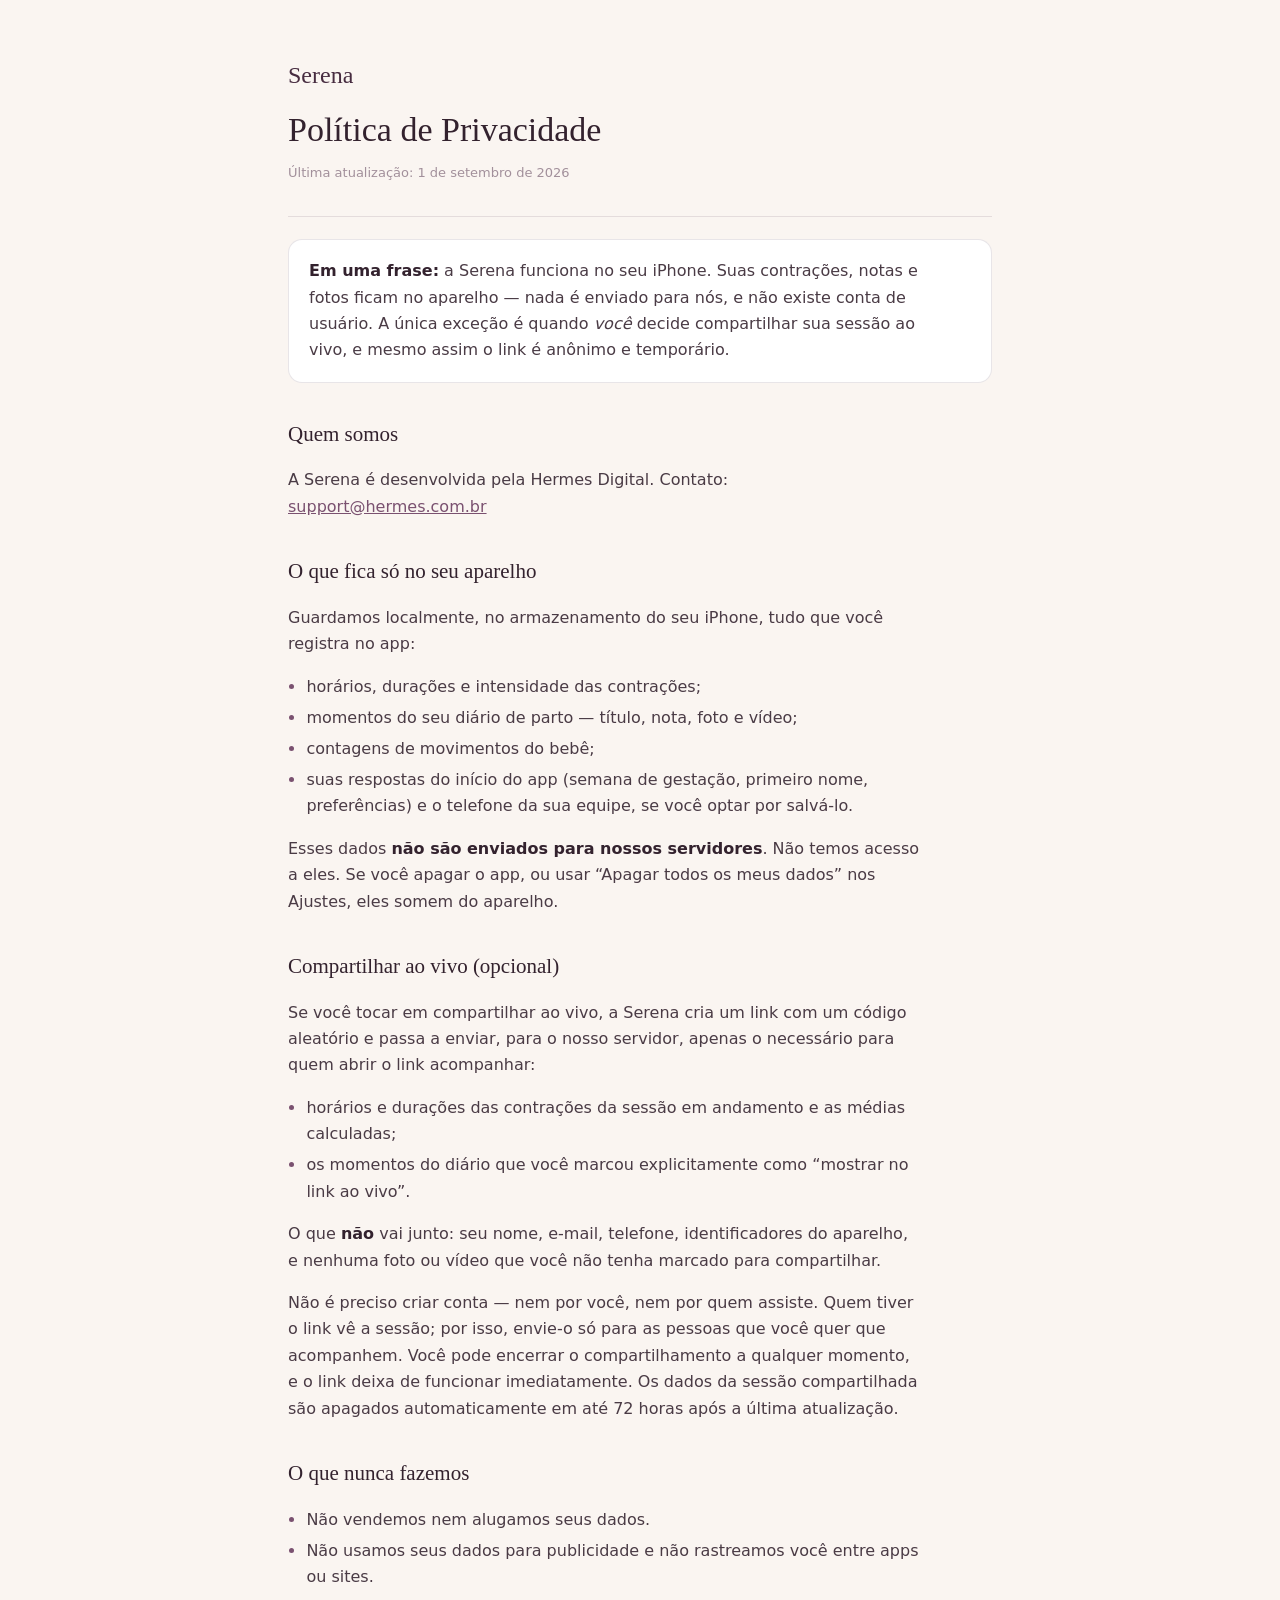
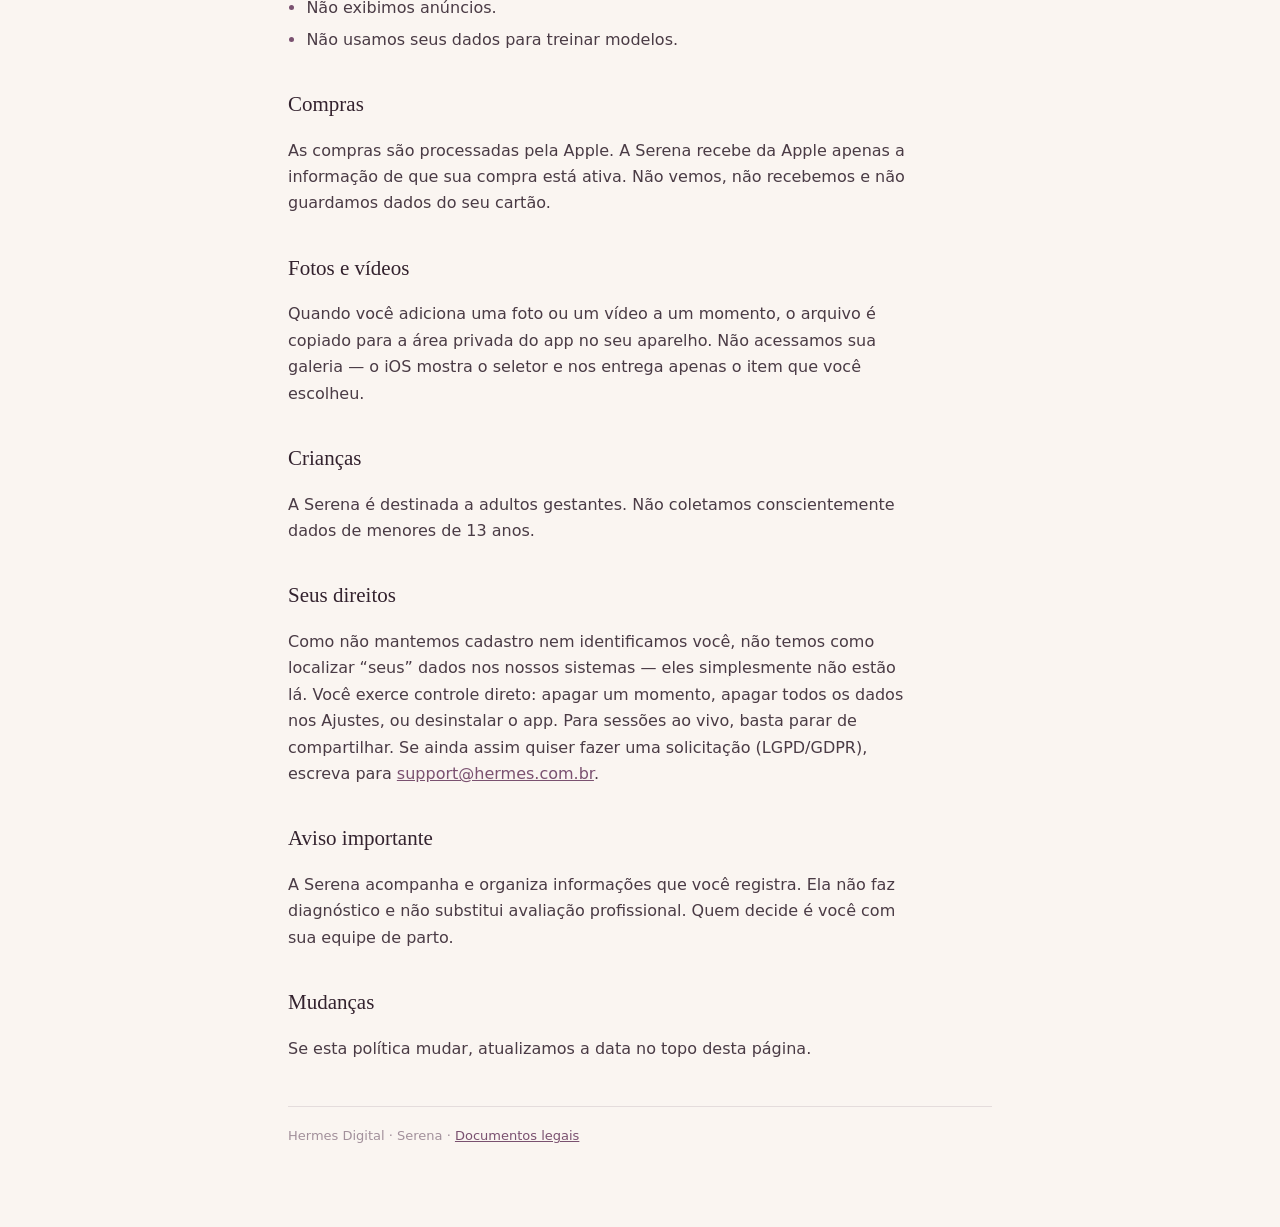
==== privacy.html @ 85e29c7a "Termos de Uso e Política de Privacidade da Serena" ====
<!doctype html><html lang="pt-BR"><head><meta charset="utf-8">
<meta name="viewport" content="width=device-width,initial-scale=1">
<title>Serena — Política de Privacidade</title><link rel="stylesheet" href="_shared.css"></head><body><div class="wrap">
<header><div class="brand">Serena</div>
<h1>Política de Privacidade</h1>
<p class="updated">Última atualização: 1 de setembro de 2026</p></header>

<div class="card">
<p style="margin:0"><strong>Em uma frase:</strong> a Serena funciona no seu iPhone. Suas contrações, notas e fotos ficam no aparelho — nada é enviado para nós, e não existe conta de usuário. A única exceção é quando <em>você</em> decide compartilhar sua sessão ao vivo, e mesmo assim o link é anônimo e temporário.</p>
</div>

<h2>Quem somos</h2>
<p>A Serena é desenvolvida pela Hermes Digital. Contato: <a href="mailto:support@hermes.com.br">support@hermes.com.br</a></p>

<h2>O que fica só no seu aparelho</h2>
<p>Guardamos localmente, no armazenamento do seu iPhone, tudo que você registra no app:</p>
<ul>
<li>horários, durações e intensidade das contrações;</li>
<li>momentos do seu diário de parto — título, nota, foto e vídeo;</li>
<li>contagens de movimentos do bebê;</li>
<li>suas respostas do início do app (semana de gestação, primeiro nome, preferências) e o telefone da sua equipe, se você optar por salvá-lo.</li>
</ul>
<p>Esses dados <strong>não são enviados para nossos servidores</strong>. Não temos acesso a eles. Se você apagar o app, ou usar “Apagar todos os meus dados” nos Ajustes, eles somem do aparelho.</p>

<h2>Compartilhar ao vivo (opcional)</h2>
<p>Se você tocar em compartilhar ao vivo, a Serena cria um link com um código aleatório e passa a enviar, para o nosso servidor, apenas o necessário para quem abrir o link acompanhar:</p>
<ul>
<li>horários e durações das contrações da sessão em andamento e as médias calculadas;</li>
<li>os momentos do diário que você marcou explicitamente como “mostrar no link ao vivo”.</li>
</ul>
<p>O que <strong>não</strong> vai junto: seu nome, e-mail, telefone, identificadores do aparelho, e nenhuma foto ou vídeo que você não tenha marcado para compartilhar.</p>
<p>Não é preciso criar conta — nem por você, nem por quem assiste. Quem tiver o link vê a sessão; por isso, envie-o só para as pessoas que você quer que acompanhem. Você pode encerrar o compartilhamento a qualquer momento, e o link deixa de funcionar imediatamente. Os dados da sessão compartilhada são apagados automaticamente em até 72 horas após a última atualização.</p>

<h2>O que nunca fazemos</h2>
<ul>
<li>Não vendemos nem alugamos seus dados.</li>
<li>Não usamos seus dados para publicidade e não rastreamos você entre apps ou sites.</li>
<li>Não exibimos anúncios.</li>
<li>Não usamos seus dados para treinar modelos.</li>
</ul>

<h2>Compras</h2>
<p>As compras são processadas pela Apple. A Serena recebe da Apple apenas a informação de que sua compra está ativa. Não vemos, não recebemos e não guardamos dados do seu cartão.</p>

<h2>Fotos e vídeos</h2>
<p>Quando você adiciona uma foto ou um vídeo a um momento, o arquivo é copiado para a área privada do app no seu aparelho. Não acessamos sua galeria — o iOS mostra o seletor e nos entrega apenas o item que você escolheu.</p>

<h2>Crianças</h2>
<p>A Serena é destinada a adultos gestantes. Não coletamos conscientemente dados de menores de 13 anos.</p>

<h2>Seus direitos</h2>
<p>Como não mantemos cadastro nem identificamos você, não temos como localizar “seus” dados nos nossos sistemas — eles simplesmente não estão lá. Você exerce controle direto: apagar um momento, apagar todos os dados nos Ajustes, ou desinstalar o app. Para sessões ao vivo, basta parar de compartilhar. Se ainda assim quiser fazer uma solicitação (LGPD/GDPR), escreva para <a href="mailto:support@hermes.com.br">support@hermes.com.br</a>.</p>

<h2>Aviso importante</h2>
<p>A Serena acompanha e organiza informações que você registra. Ela não faz diagnóstico e não substitui avaliação profissional. Quem decide é você com sua equipe de parto.</p>

<h2>Mudanças</h2>
<p>Se esta política mudar, atualizamos a data no topo desta página.</p>

<footer>Hermes Digital · Serena · <a href="index.html">Documentos legais</a></footer>
</div></body></html>
---- _shared.css ----
:root{--ground:#FAF5F1;--surface:#fff;--ink:#33222E;--plum:#472C40;--muted:#8A7583;--faint:#A2909B;--hairline:rgba(71,44,64,.12);--accent:#7A5170}
*{box-sizing:border-box}
body{margin:0;background:var(--ground);color:var(--ink);font:16px/1.65 -apple-system,BlinkMacSystemFont,"Segoe UI",system-ui,sans-serif;padding:0 20px 80px}
.wrap{max-width:44rem;margin:0 auto}
header{padding:56px 0 20px;border-bottom:1px solid var(--hairline)}
.brand{font-family:ui-serif,"New York",Georgia,serif;font-size:24px;color:var(--plum)}
h1{font-family:ui-serif,"New York",Georgia,serif;font-size:34px;font-weight:500;line-height:1.15;margin:14px 0 6px}
.updated{font-size:13px;color:var(--faint)}
h2{font-family:ui-serif,"New York",Georgia,serif;font-size:21px;font-weight:500;margin:34px 0 8px}
p,li{color:#4a3b45;max-width:62ch}
ul{padding-left:1.15rem}
li{margin:.3rem 0}
li::marker{color:var(--accent)}
a{color:var(--accent)}
strong{color:var(--ink)}
.card{background:var(--surface);border:1px solid var(--hairline);border-radius:14px;padding:18px 20px;margin:22px 0}
footer{margin-top:44px;padding-top:18px;border-top:1px solid var(--hairline);font-size:13px;color:var(--faint)}
@media (prefers-color-scheme:dark){
 :root{--ground:#171219;--surface:#1F1924;--ink:#EDE5EF;--plum:#E5A0C0;--muted:#A99DAE;--faint:#7E7385;--hairline:rgba(237,229,239,.14);--accent:#E5A0C0}
 p,li{color:#c9bfcc}
}
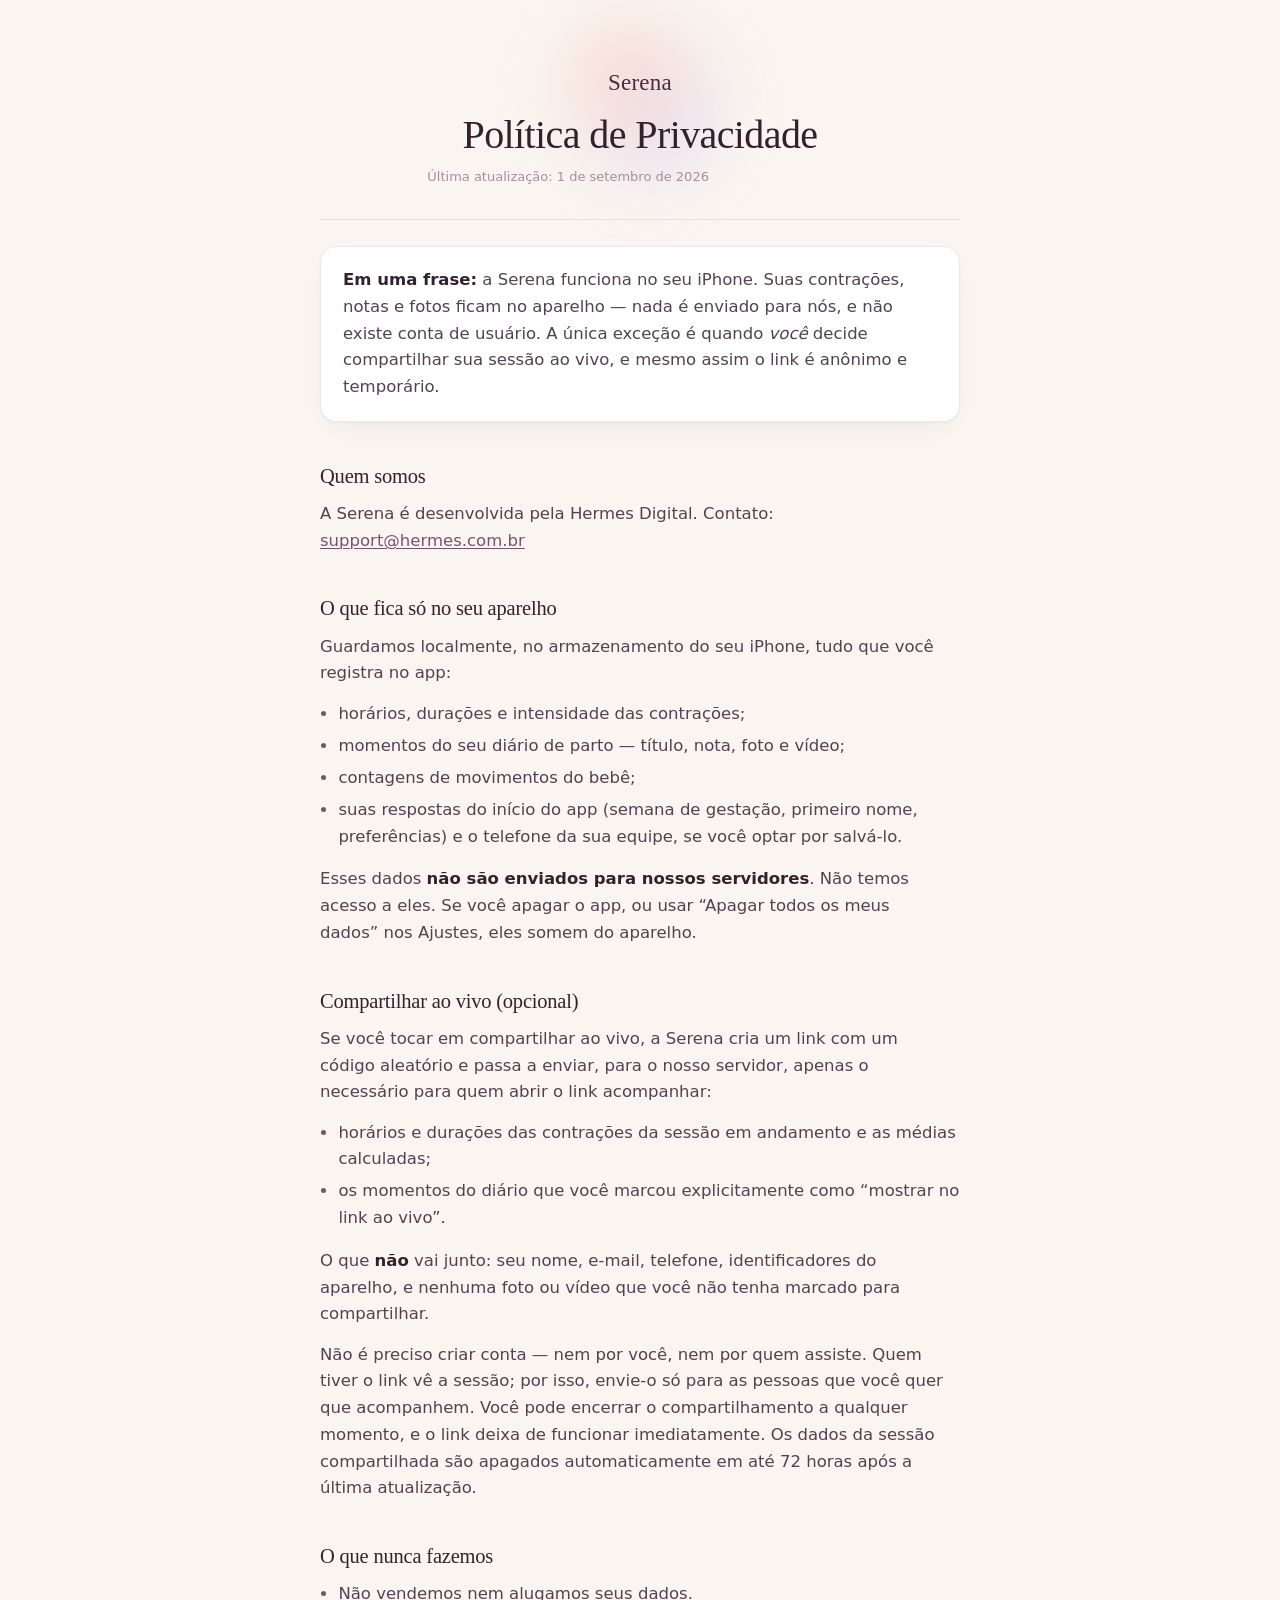
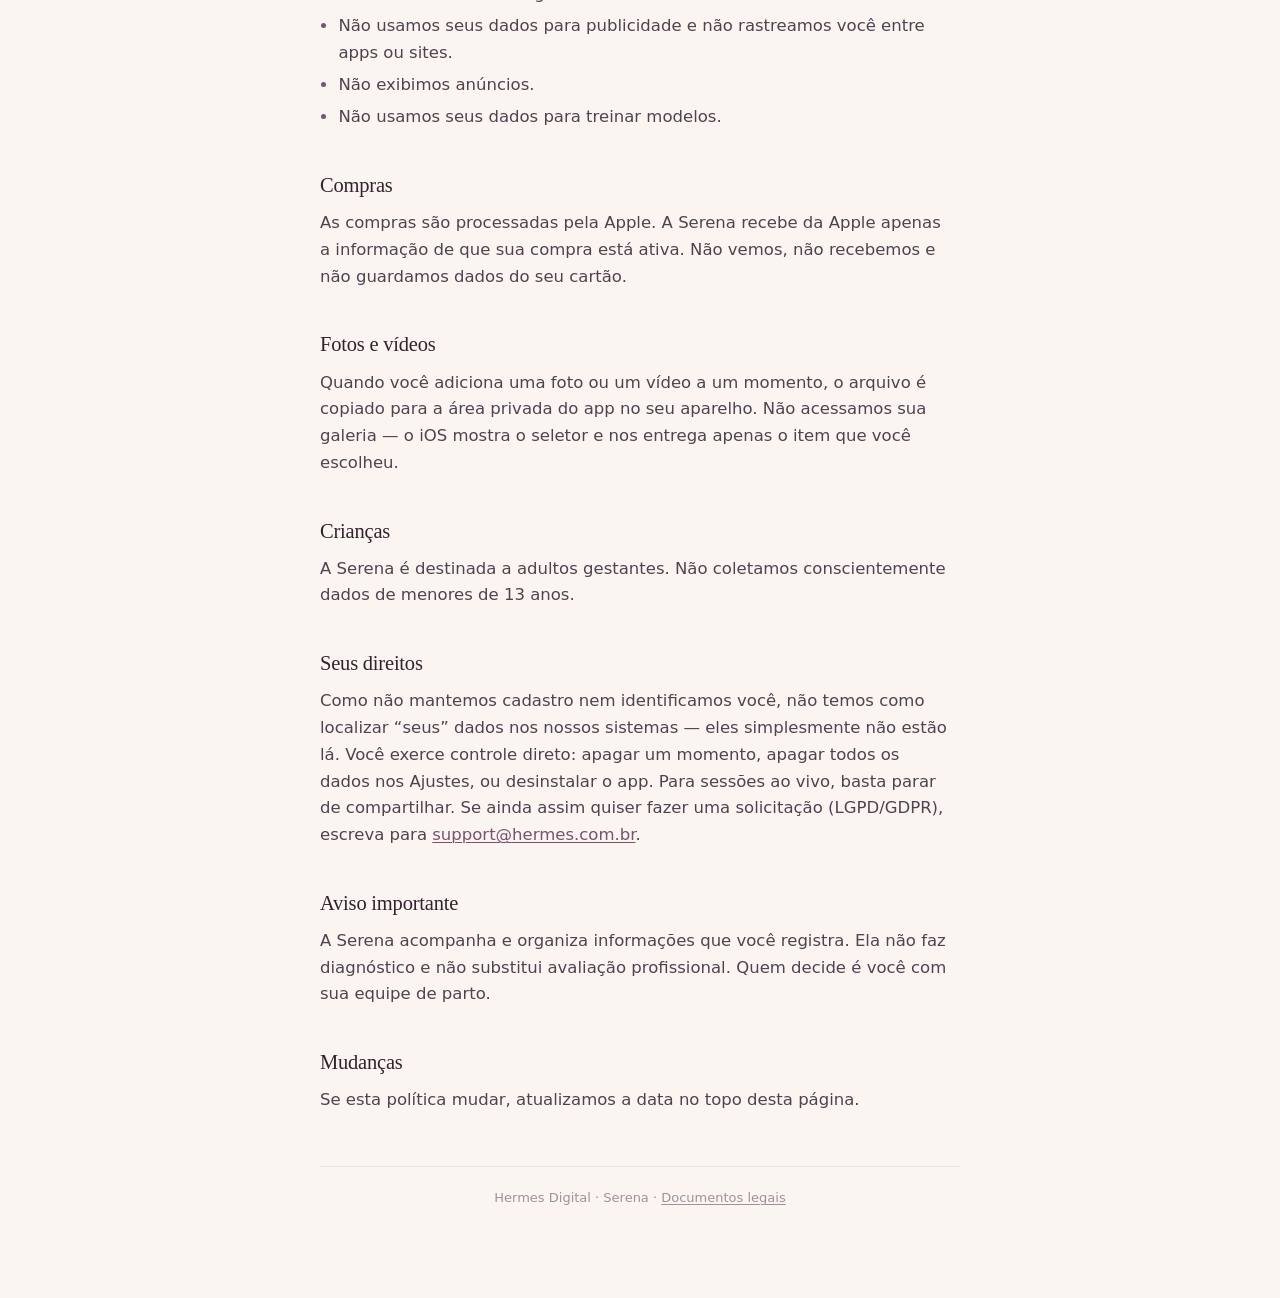
==== commit 450d2939: "Estilo embutido na identidade do app (o CSS com underscore era ignorado pelo Jekyll)" ====
--- a/privacy.html
+++ b/privacy.html
@@ -1,10 +1,109 @@
-<!doctype html><html lang="pt-BR"><head><meta charset="utf-8">
+<!doctype html>
+<html lang="pt-BR">
+<head>
+<meta charset="utf-8">
 <meta name="viewport" content="width=device-width,initial-scale=1">
-<title>Serena — Política de Privacidade</title><link rel="stylesheet" href="_shared.css"></head><body><div class="wrap">
-<header><div class="brand">Serena</div>
+<meta name="color-scheme" content="light">
+<style>
+:root{
+  --ground:#FAF5F1; --surface:#FFFFFF; --sunken:#F6EFEA;
+  --ink:#33222E; --plum:#472C40; --accent:#7A5170;
+  --muted:#8A7583; --faint:#A2909B; --hairline:rgba(71,44,64,.10);
+  --serif:ui-serif,"New York","Iowan Old Style",Georgia,serif;
+  --sans:-apple-system,BlinkMacSystemFont,"Segoe UI",system-ui,sans-serif;
+}
+*{box-sizing:border-box}
+html{-webkit-text-size-adjust:100%}
+body{
+  margin:0;background:var(--ground);color:var(--ink);
+  font-family:var(--sans);font-size:16.5px;line-height:1.62;
+  padding:0 22px 90px;-webkit-font-smoothing:antialiased;
+}
+.wrap{max-width:40rem;margin:0 auto}
+
+/* cabeçalho com o brilho do orbe */
+header{position:relative;padding:64px 0 26px;text-align:center}
+header::before{
+  content:"";position:absolute;left:50%;top:8px;transform:translateX(-50%);
+  width:190px;height:190px;border-radius:50%;pointer-events:none;
+  background:
+    radial-gradient(circle at 38% 32%, rgba(250,178,150,.30), rgba(250,178,150,0) 62%),
+    radial-gradient(circle at 62% 60%, rgba(192,168,240,.26), rgba(192,168,240,0) 62%);
+  filter:blur(26px);
+}
+.brand{
+  position:relative;font-family:var(--serif);font-size:23px;letter-spacing:.01em;
+  color:var(--plum);
+}
+h1{
+  position:relative;font-family:var(--serif);font-size:clamp(31px,8vw,40px);
+  font-weight:500;line-height:1.12;letter-spacing:-.015em;margin:12px 0 8px;
+  text-wrap:balance;
+}
+.updated{position:relative;font-size:13px;color:var(--faint);margin:0}
+.rule{height:1px;background:var(--hairline);margin:6px 0 4px}
+
+h2{
+  font-family:var(--serif);font-size:20.5px;font-weight:500;letter-spacing:-.01em;
+  margin:38px 0 8px;color:var(--ink);
+}
+p,li{color:#514250;max-width:60ch;margin:0 0 .85rem}
+ul{padding-left:1.15rem;margin:.2rem 0 1rem}
+li{margin:.34rem 0}
+li::marker{color:var(--accent)}
+strong{color:var(--ink);font-weight:640}
+a{color:var(--accent);text-underline-offset:2px;text-decoration-thickness:1px}
+a:focus-visible{outline:2px solid var(--accent);outline-offset:3px;border-radius:3px}
+
+/* cartão de destaque — o mesmo do app */
+.card{
+  background:var(--surface);border:1px solid var(--hairline);border-radius:16px;
+  padding:20px 22px;margin:26px 0 6px;
+  box-shadow:0 1px 2px rgba(71,44,64,.03),0 10px 30px -18px rgba(71,44,64,.16);
+}
+.card p{margin:0}
+.card.quiet{background:var(--sunken);box-shadow:none}
+
+.docs{list-style:none;padding:0;margin:8px 0 0}
+.docs li{
+  margin:0;border-top:1px solid var(--hairline);
+}
+.docs li:first-child{border-top:0}
+.docs a{
+  display:flex;align-items:center;justify-content:space-between;gap:12px;
+  padding:15px 2px;text-decoration:none;font-family:var(--serif);font-size:17.5px;
+  color:var(--ink);
+}
+.docs a span{font-family:var(--sans);font-size:13px;color:var(--faint)}
+.docs a:hover{color:var(--accent)}
+
+footer{
+  margin-top:52px;padding-top:20px;border-top:1px solid var(--hairline);
+  font-size:13px;color:var(--faint);text-align:center;
+}
+footer a{color:var(--faint)}
+
+@media (prefers-color-scheme:dark){
+ :root{
+   --ground:#171219; --surface:#1F1924; --sunken:#241D2A;
+   --ink:#EDE5EF; --plum:#E5A0C0; --accent:#E5A0C0;
+   --muted:#A99DAE; --faint:#8B8091; --hairline:rgba(237,229,239,.13);
+ }
+ body{color:var(--ink)}
+ p,li{color:#C6BCCA}
+ .card{box-shadow:none}
+}
+</style>
+<title>Serena — Política de Privacidade</title>
+</head>
+<body>
+<div class="wrap">
+<header>
+<div class="brand">Serena</div>
 <h1>Política de Privacidade</h1>
-<p class="updated">Última atualização: 1 de setembro de 2026</p></header>
-
+<p class="updated">Última atualização: 1 de setembro de 2026</p>
+</header>
+<div class="rule"></div>
 <div class="card">
 <p style="margin:0"><strong>Em uma frase:</strong> a Serena funciona no seu iPhone. Suas contrações, notas e fotos ficam no aparelho — nada é enviado para nós, e não existe conta de usuário. A única exceção é quando <em>você</em> decide compartilhar sua sessão ao vivo, e mesmo assim o link é anônimo e temporário.</p>
 </div>
@@ -57,5 +156,8 @@
 <h2>Mudanças</h2>
 <p>Se esta política mudar, atualizamos a data no topo desta página.</p>
 
+
 <footer>Hermes Digital · Serena · <a href="index.html">Documentos legais</a></footer>
-</div></body></html>
+</div>
+</body>
+</html>
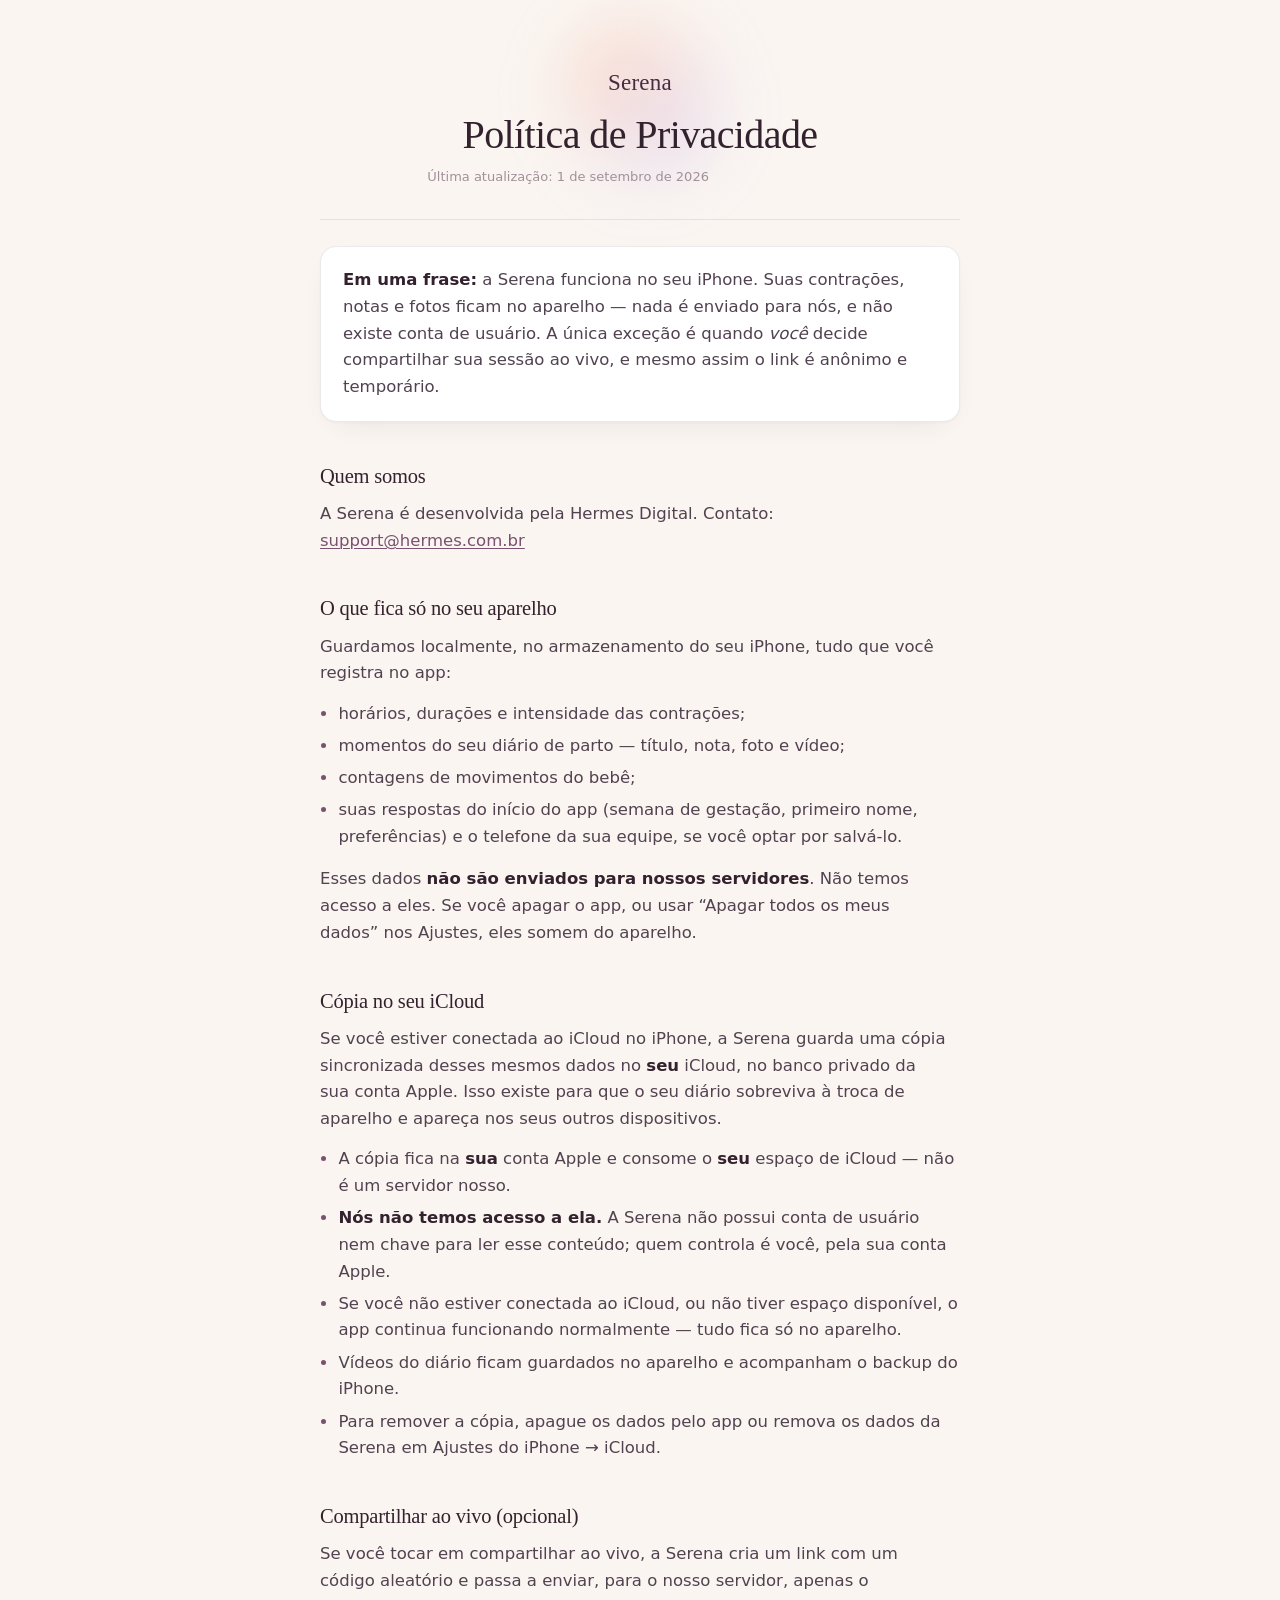
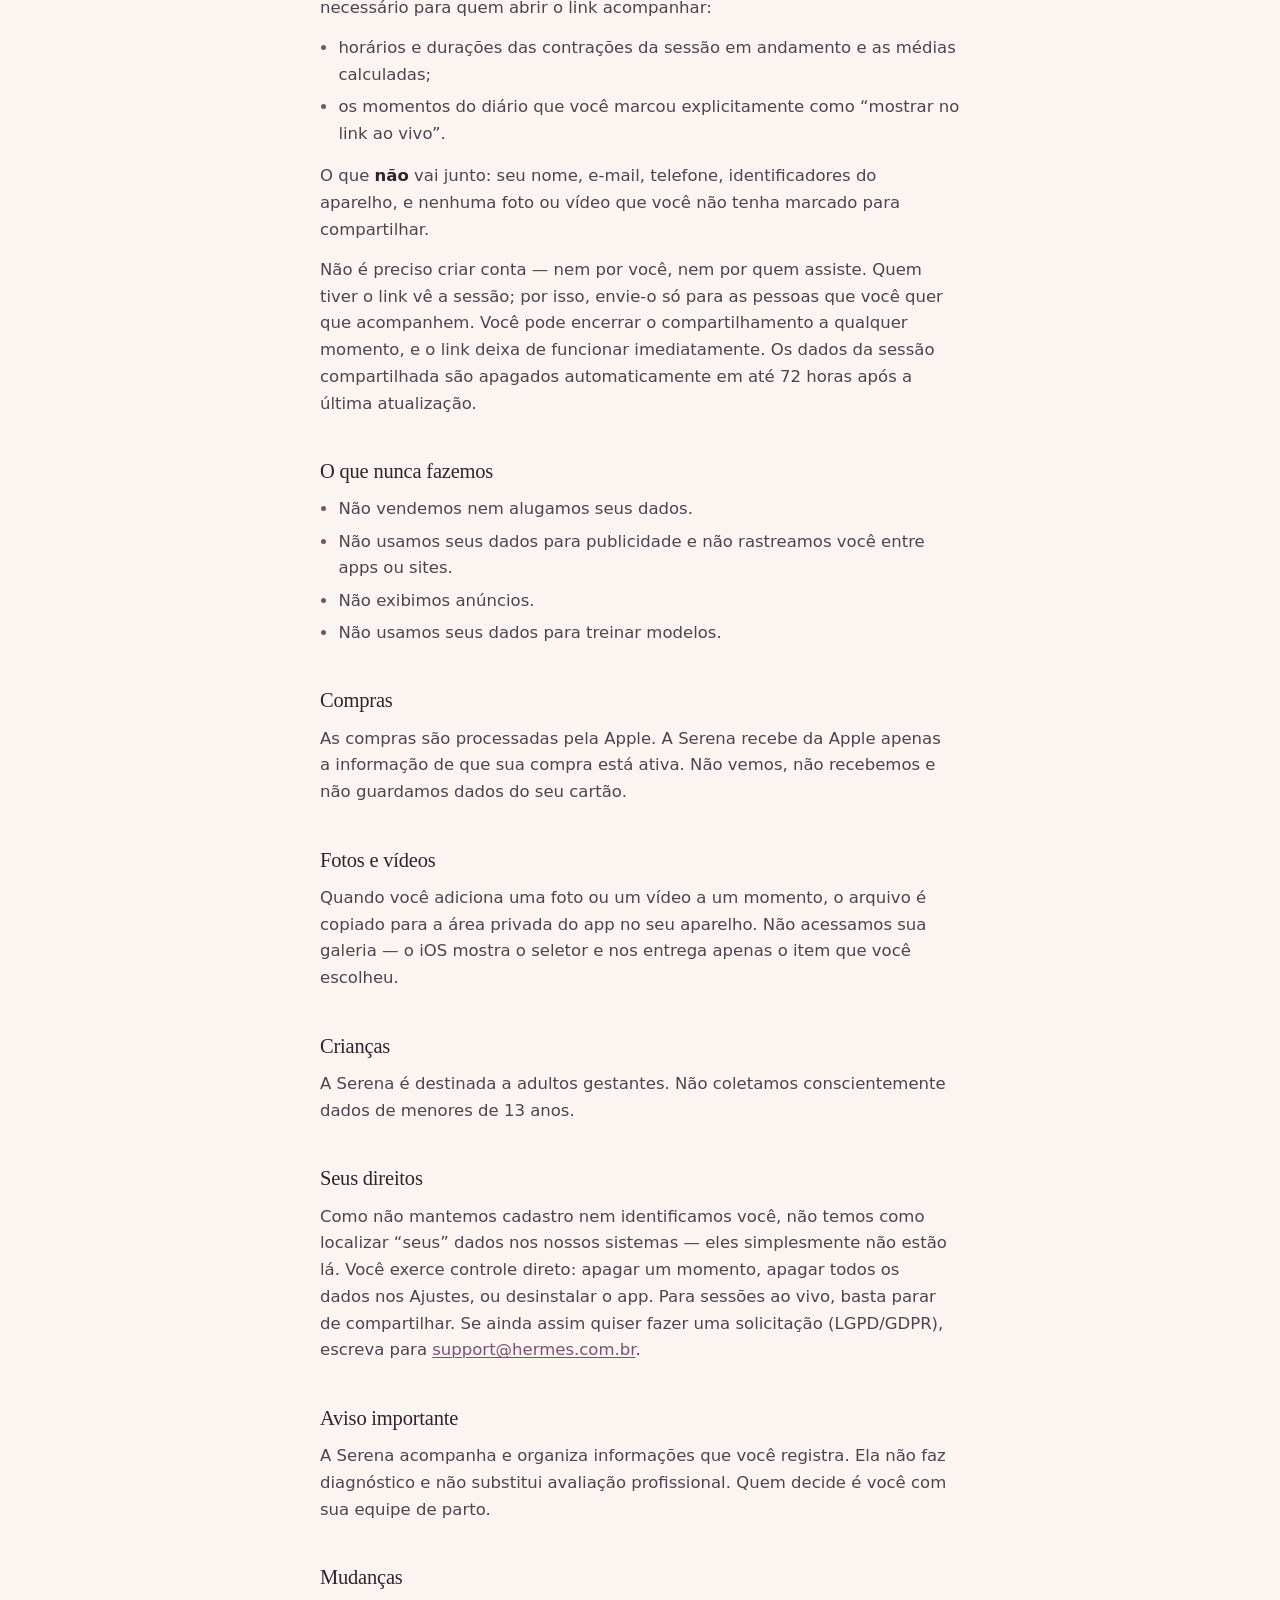
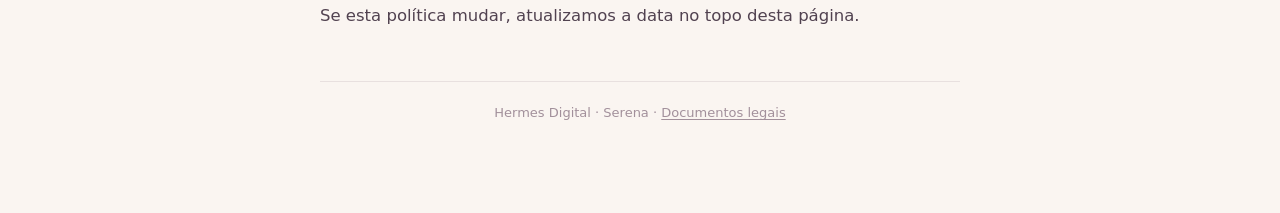
==== commit 2da82c1b: "Privacidade: cópia sincronizada no iCloud privado da usuária" ====
--- a/privacy.html
+++ b/privacy.html
@@ -121,6 +121,16 @@
 </ul>
 <p>Esses dados <strong>não são enviados para nossos servidores</strong>. Não temos acesso a eles. Se você apagar o app, ou usar “Apagar todos os meus dados” nos Ajustes, eles somem do aparelho.</p>
 
+<h2>Cópia no seu iCloud</h2>
+<p>Se você estiver conectada ao iCloud no iPhone, a Serena guarda uma cópia sincronizada desses mesmos dados no <strong>seu</strong> iCloud, no banco privado da sua conta Apple. Isso existe para que o seu diário sobreviva à troca de aparelho e apareça nos seus outros dispositivos.</p>
+<ul>
+<li>A cópia fica na <strong>sua</strong> conta Apple e consome o <strong>seu</strong> espaço de iCloud — não é um servidor nosso.</li>
+<li><strong>Nós não temos acesso a ela.</strong> A Serena não possui conta de usuário nem chave para ler esse conteúdo; quem controla é você, pela sua conta Apple.</li>
+<li>Se você não estiver conectada ao iCloud, ou não tiver espaço disponível, o app continua funcionando normalmente — tudo fica só no aparelho.</li>
+<li>Vídeos do diário ficam guardados no aparelho e acompanham o backup do iPhone.</li>
+<li>Para remover a cópia, apague os dados pelo app ou remova os dados da Serena em Ajustes do iPhone → iCloud.</li>
+</ul>
+
 <h2>Compartilhar ao vivo (opcional)</h2>
 <p>Se você tocar em compartilhar ao vivo, a Serena cria um link com um código aleatório e passa a enviar, para o nosso servidor, apenas o necessário para quem abrir o link acompanhar:</p>
 <ul>
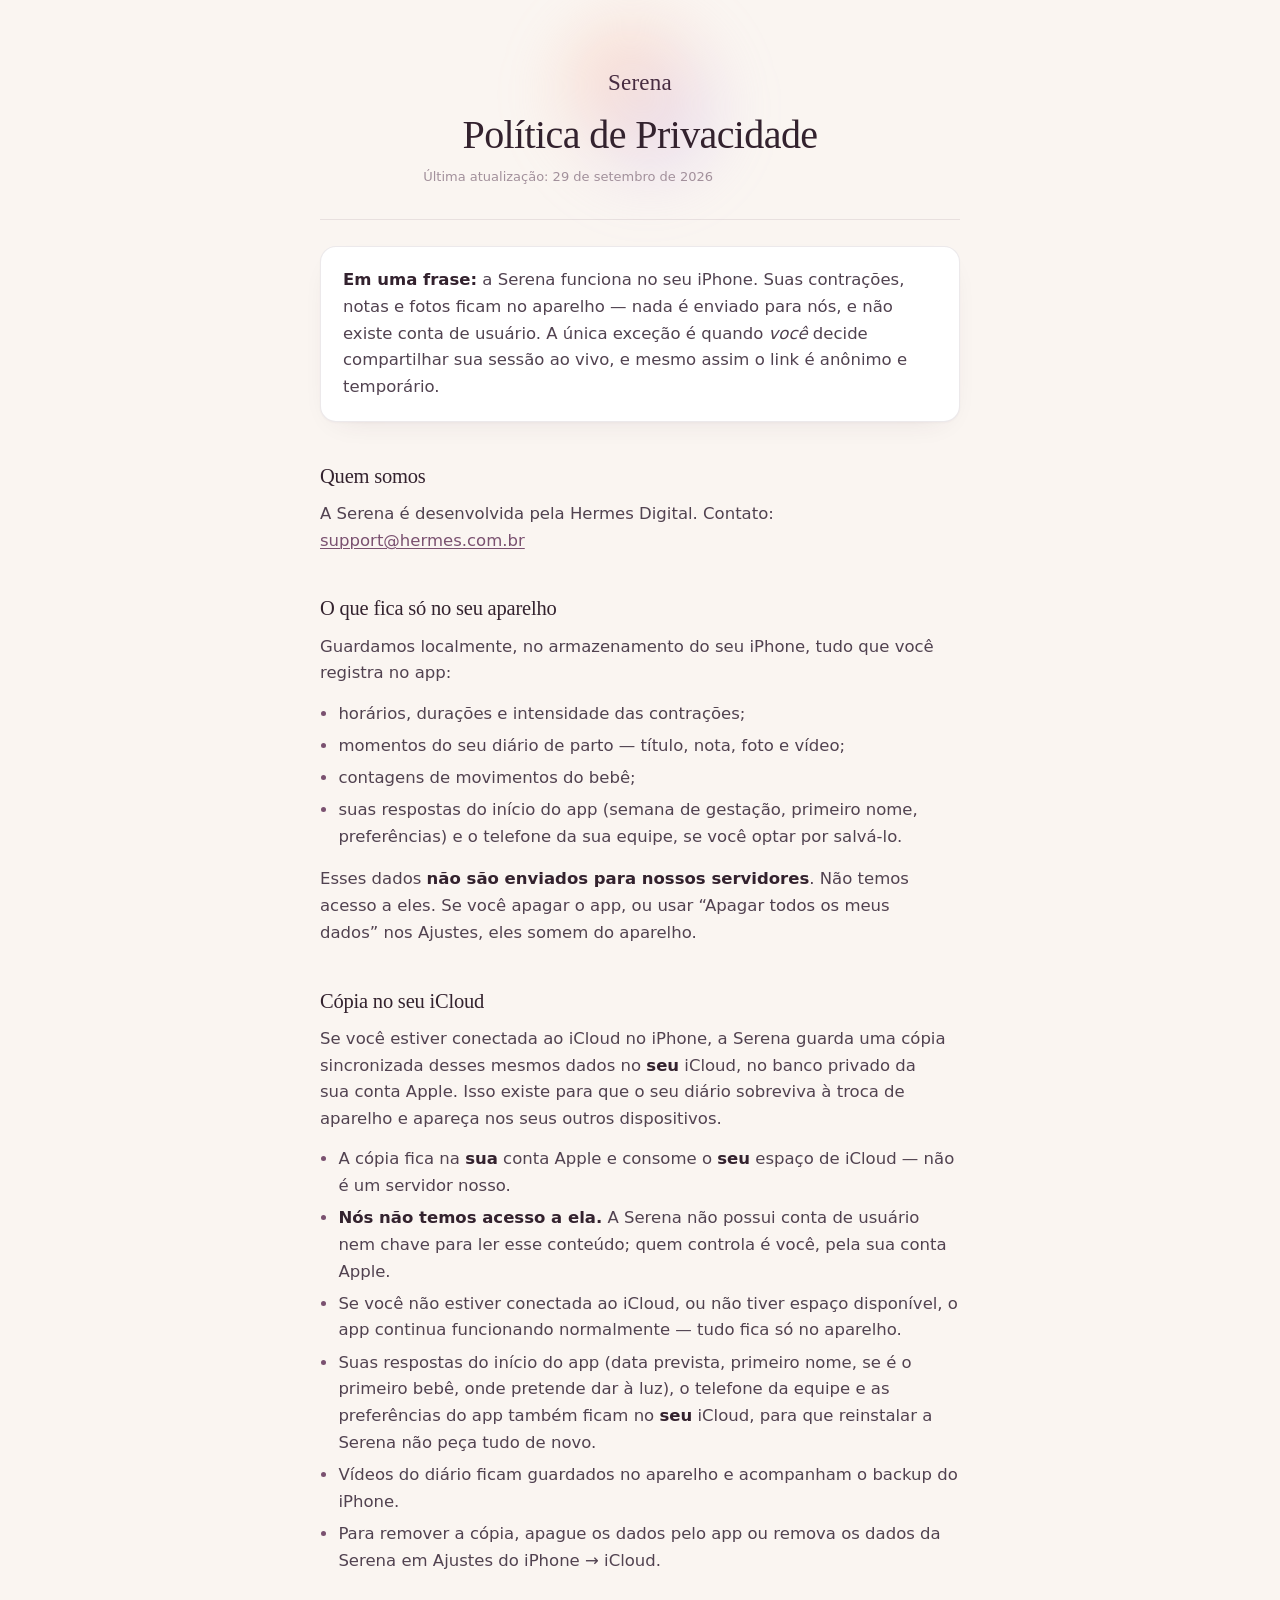
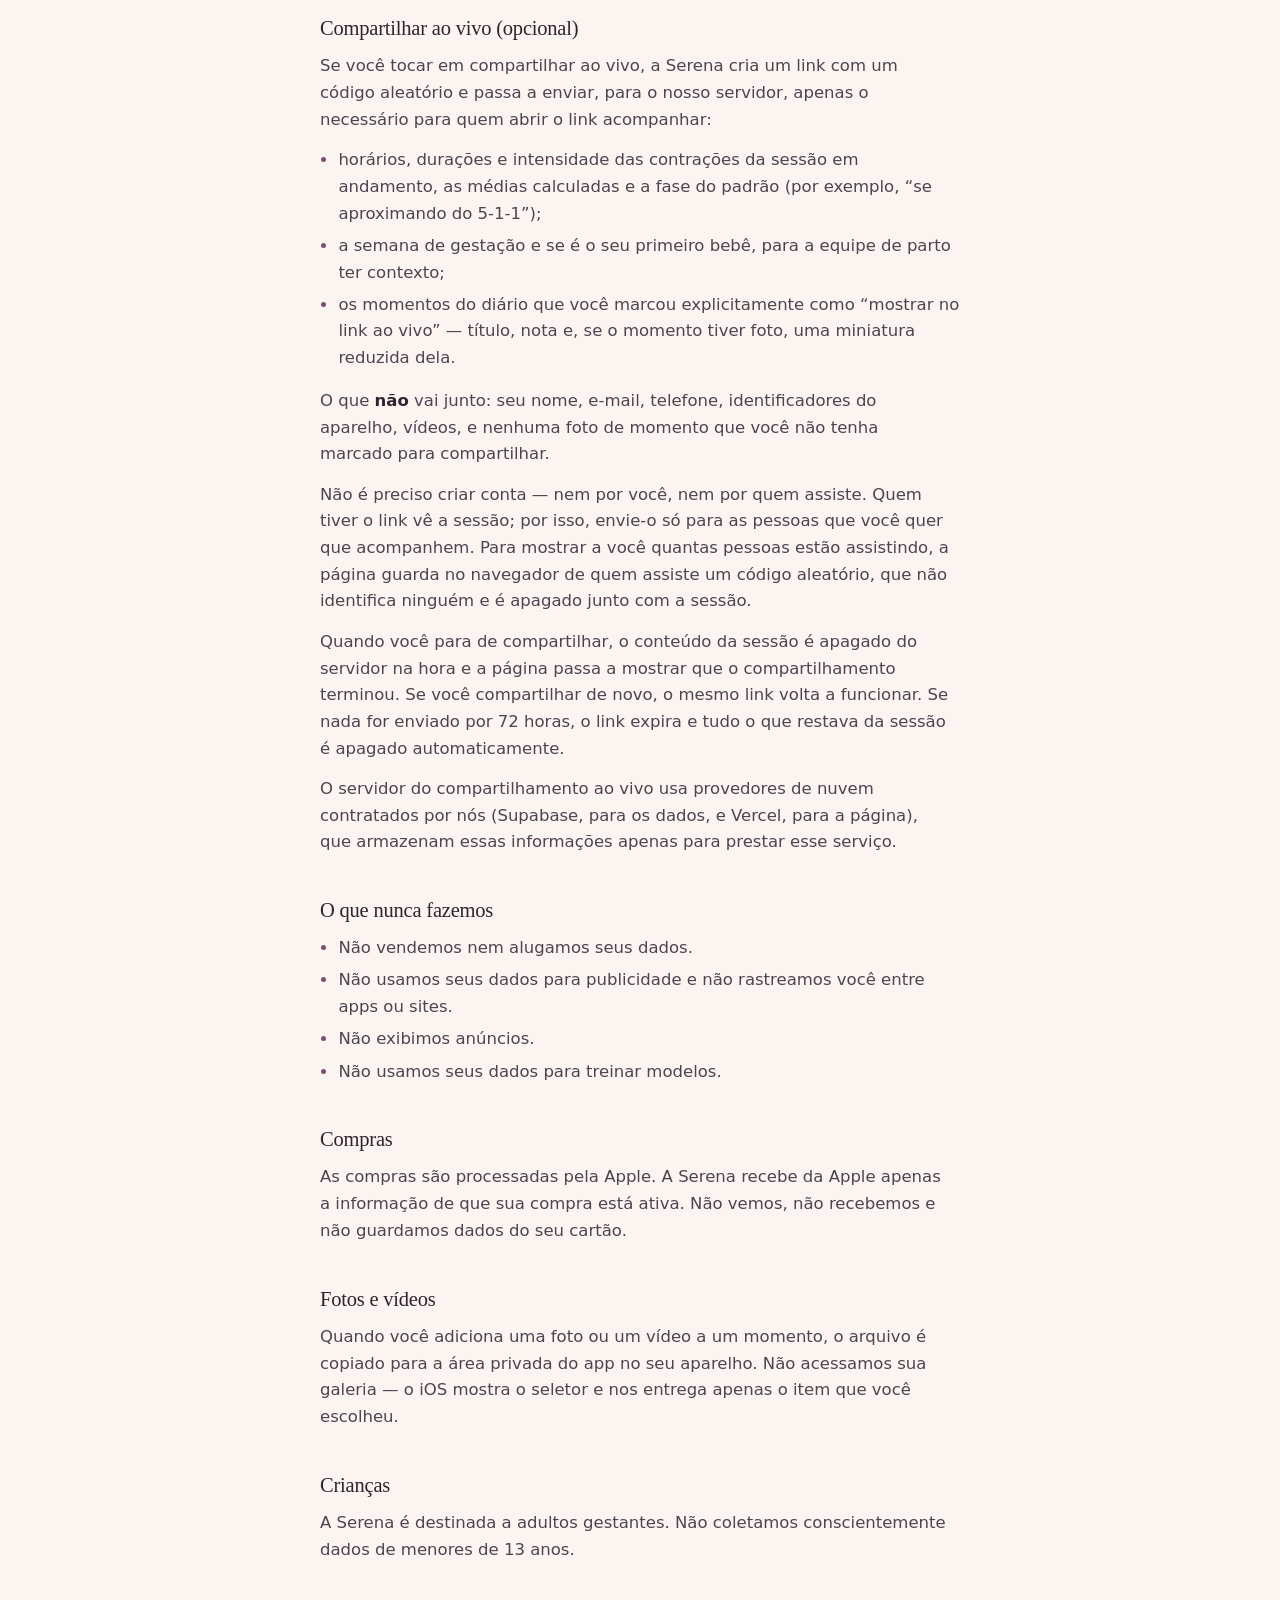
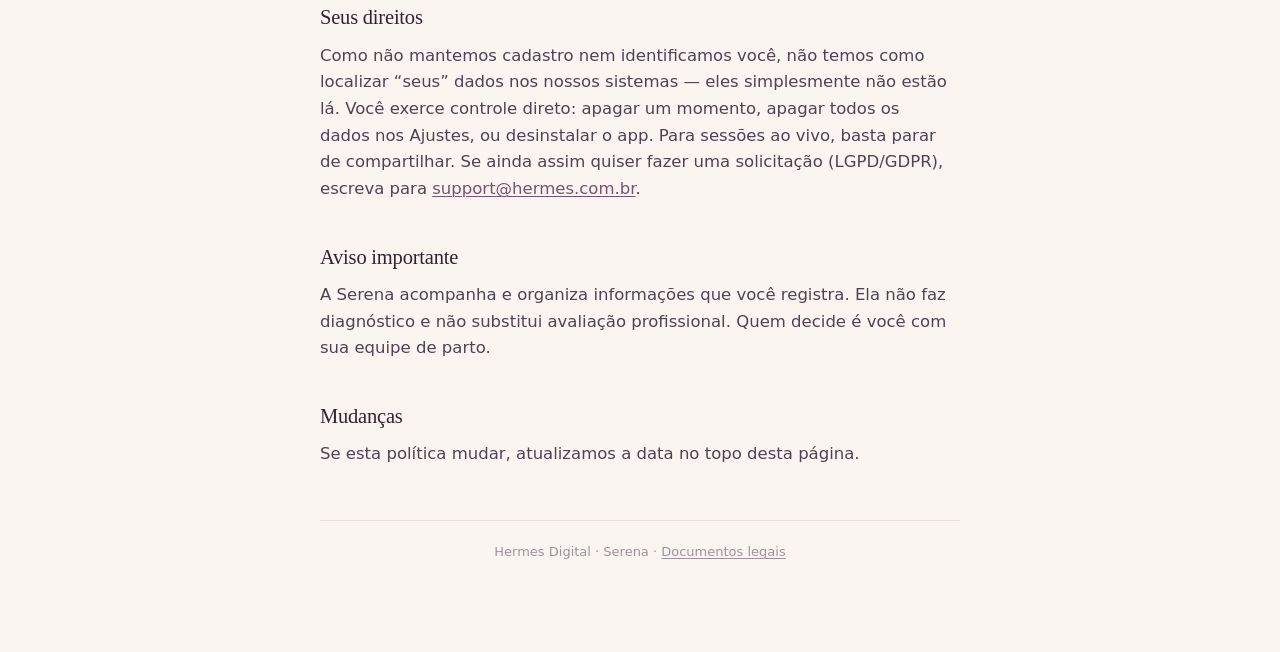
==== commit 7dbd17d7: "Privacidade: detalha o que o link ao vivo envia, quando apaga e onde fica Co-Authored-By: Claude Opu" ====
--- a/privacy.html
+++ b/privacy.html
@@ -101,7 +101,7 @@
 <header>
 <div class="brand">Serena</div>
 <h1>Política de Privacidade</h1>
-<p class="updated">Última atualização: 1 de setembro de 2026</p>
+<p class="updated">Última atualização: 29 de setembro de 2026</p>
 </header>
 <div class="rule"></div>
 <div class="card">
@@ -127,6 +127,7 @@
 <li>A cópia fica na <strong>sua</strong> conta Apple e consome o <strong>seu</strong> espaço de iCloud — não é um servidor nosso.</li>
 <li><strong>Nós não temos acesso a ela.</strong> A Serena não possui conta de usuário nem chave para ler esse conteúdo; quem controla é você, pela sua conta Apple.</li>
 <li>Se você não estiver conectada ao iCloud, ou não tiver espaço disponível, o app continua funcionando normalmente — tudo fica só no aparelho.</li>
+<li>Suas respostas do início do app (data prevista, primeiro nome, se é o primeiro bebê, onde pretende dar à luz), o telefone da equipe e as preferências do app também ficam no <strong>seu</strong> iCloud, para que reinstalar a Serena não peça tudo de novo.</li>
 <li>Vídeos do diário ficam guardados no aparelho e acompanham o backup do iPhone.</li>
 <li>Para remover a cópia, apague os dados pelo app ou remova os dados da Serena em Ajustes do iPhone → iCloud.</li>
 </ul>
@@ -134,11 +135,14 @@
 <h2>Compartilhar ao vivo (opcional)</h2>
 <p>Se você tocar em compartilhar ao vivo, a Serena cria um link com um código aleatório e passa a enviar, para o nosso servidor, apenas o necessário para quem abrir o link acompanhar:</p>
 <ul>
-<li>horários e durações das contrações da sessão em andamento e as médias calculadas;</li>
-<li>os momentos do diário que você marcou explicitamente como “mostrar no link ao vivo”.</li>
+<li>horários, durações e intensidade das contrações da sessão em andamento, as médias calculadas e a fase do padrão (por exemplo, “se aproximando do 5-1-1”);</li>
+<li>a semana de gestação e se é o seu primeiro bebê, para a equipe de parto ter contexto;</li>
+<li>os momentos do diário que você marcou explicitamente como “mostrar no link ao vivo” — título, nota e, se o momento tiver foto, uma miniatura reduzida dela.</li>
 </ul>
-<p>O que <strong>não</strong> vai junto: seu nome, e-mail, telefone, identificadores do aparelho, e nenhuma foto ou vídeo que você não tenha marcado para compartilhar.</p>
-<p>Não é preciso criar conta — nem por você, nem por quem assiste. Quem tiver o link vê a sessão; por isso, envie-o só para as pessoas que você quer que acompanhem. Você pode encerrar o compartilhamento a qualquer momento, e o link deixa de funcionar imediatamente. Os dados da sessão compartilhada são apagados automaticamente em até 72 horas após a última atualização.</p>
+<p>O que <strong>não</strong> vai junto: seu nome, e-mail, telefone, identificadores do aparelho, vídeos, e nenhuma foto de momento que você não tenha marcado para compartilhar.</p>
+<p>Não é preciso criar conta — nem por você, nem por quem assiste. Quem tiver o link vê a sessão; por isso, envie-o só para as pessoas que você quer que acompanhem. Para mostrar a você quantas pessoas estão assistindo, a página guarda no navegador de quem assiste um código aleatório, que não identifica ninguém e é apagado junto com a sessão.</p>
+<p>Quando você para de compartilhar, o conteúdo da sessão é apagado do servidor na hora e a página passa a mostrar que o compartilhamento terminou. Se você compartilhar de novo, o mesmo link volta a funcionar. Se nada for enviado por 72 horas, o link expira e tudo o que restava da sessão é apagado automaticamente.</p>
+<p>O servidor do compartilhamento ao vivo usa provedores de nuvem contratados por nós (Supabase, para os dados, e Vercel, para a página), que armazenam essas informações apenas para prestar esse serviço.</p>
 
 <h2>O que nunca fazemos</h2>
 <ul>
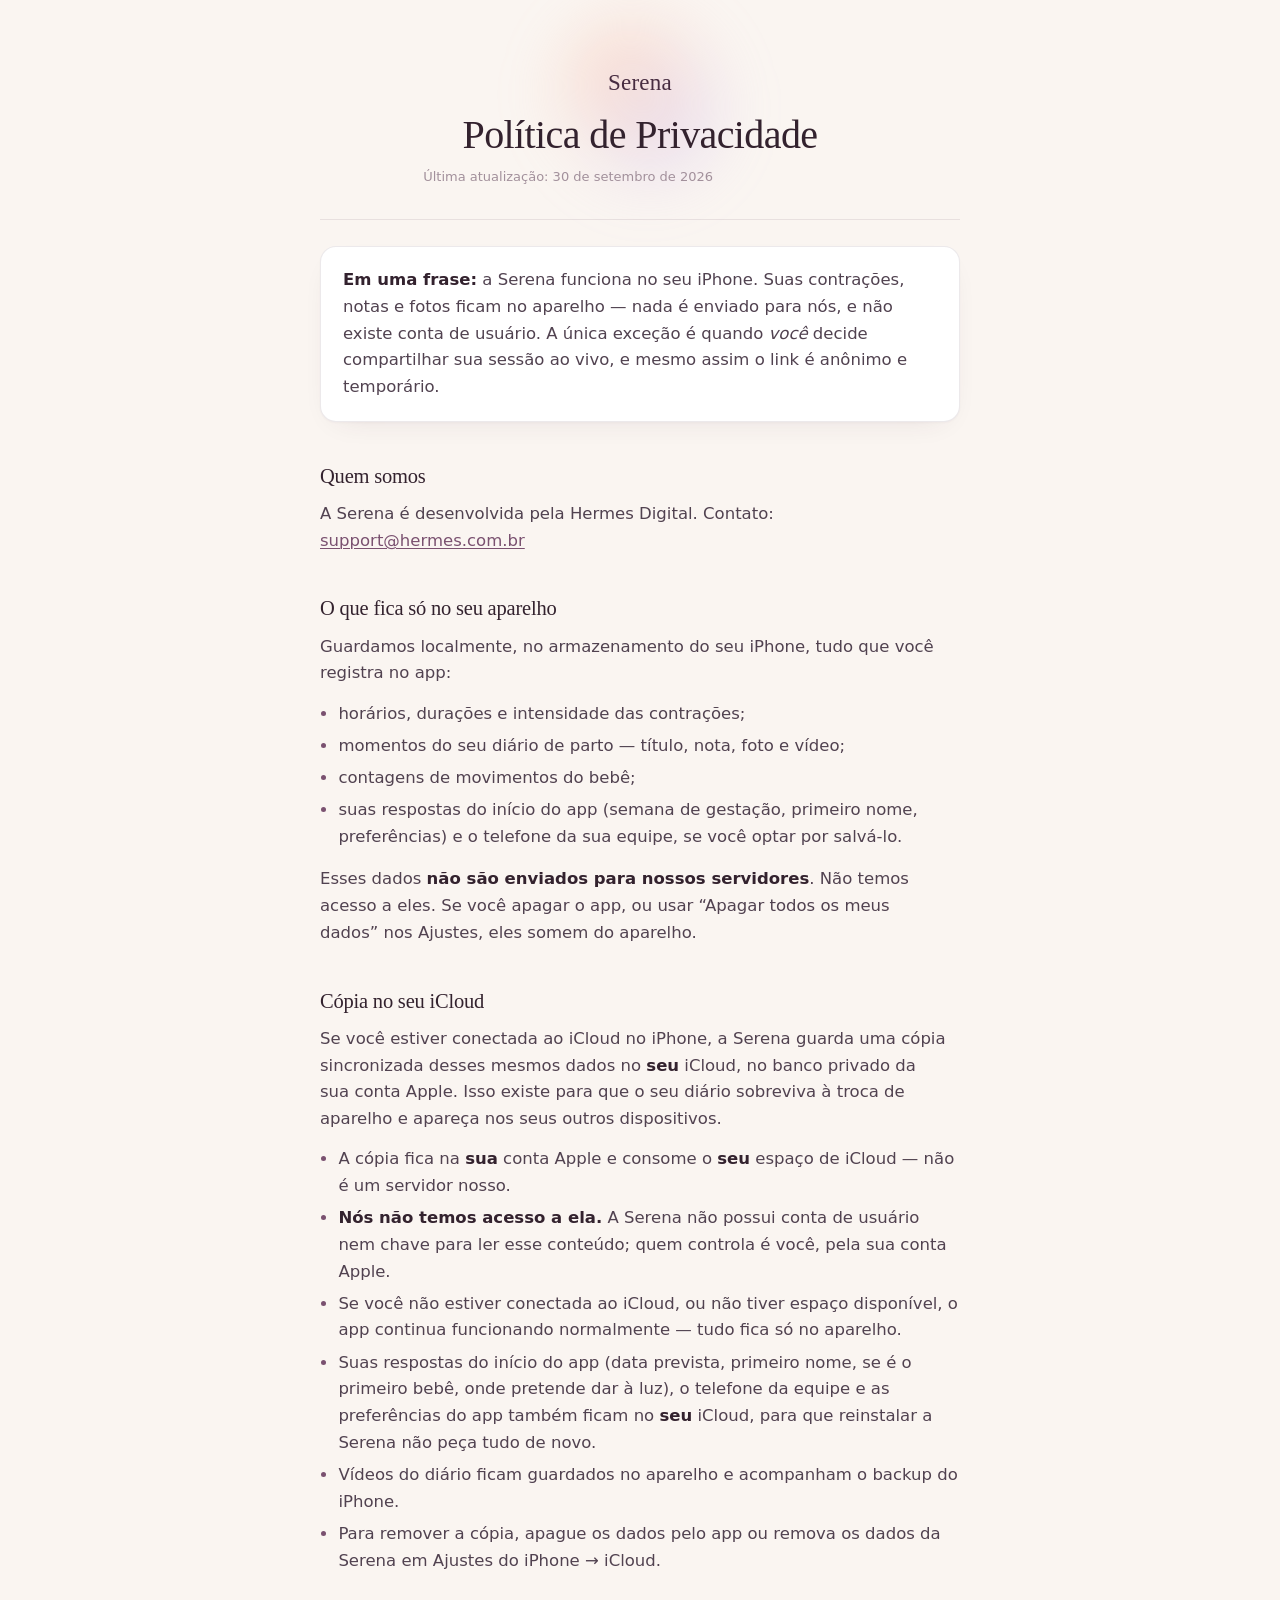
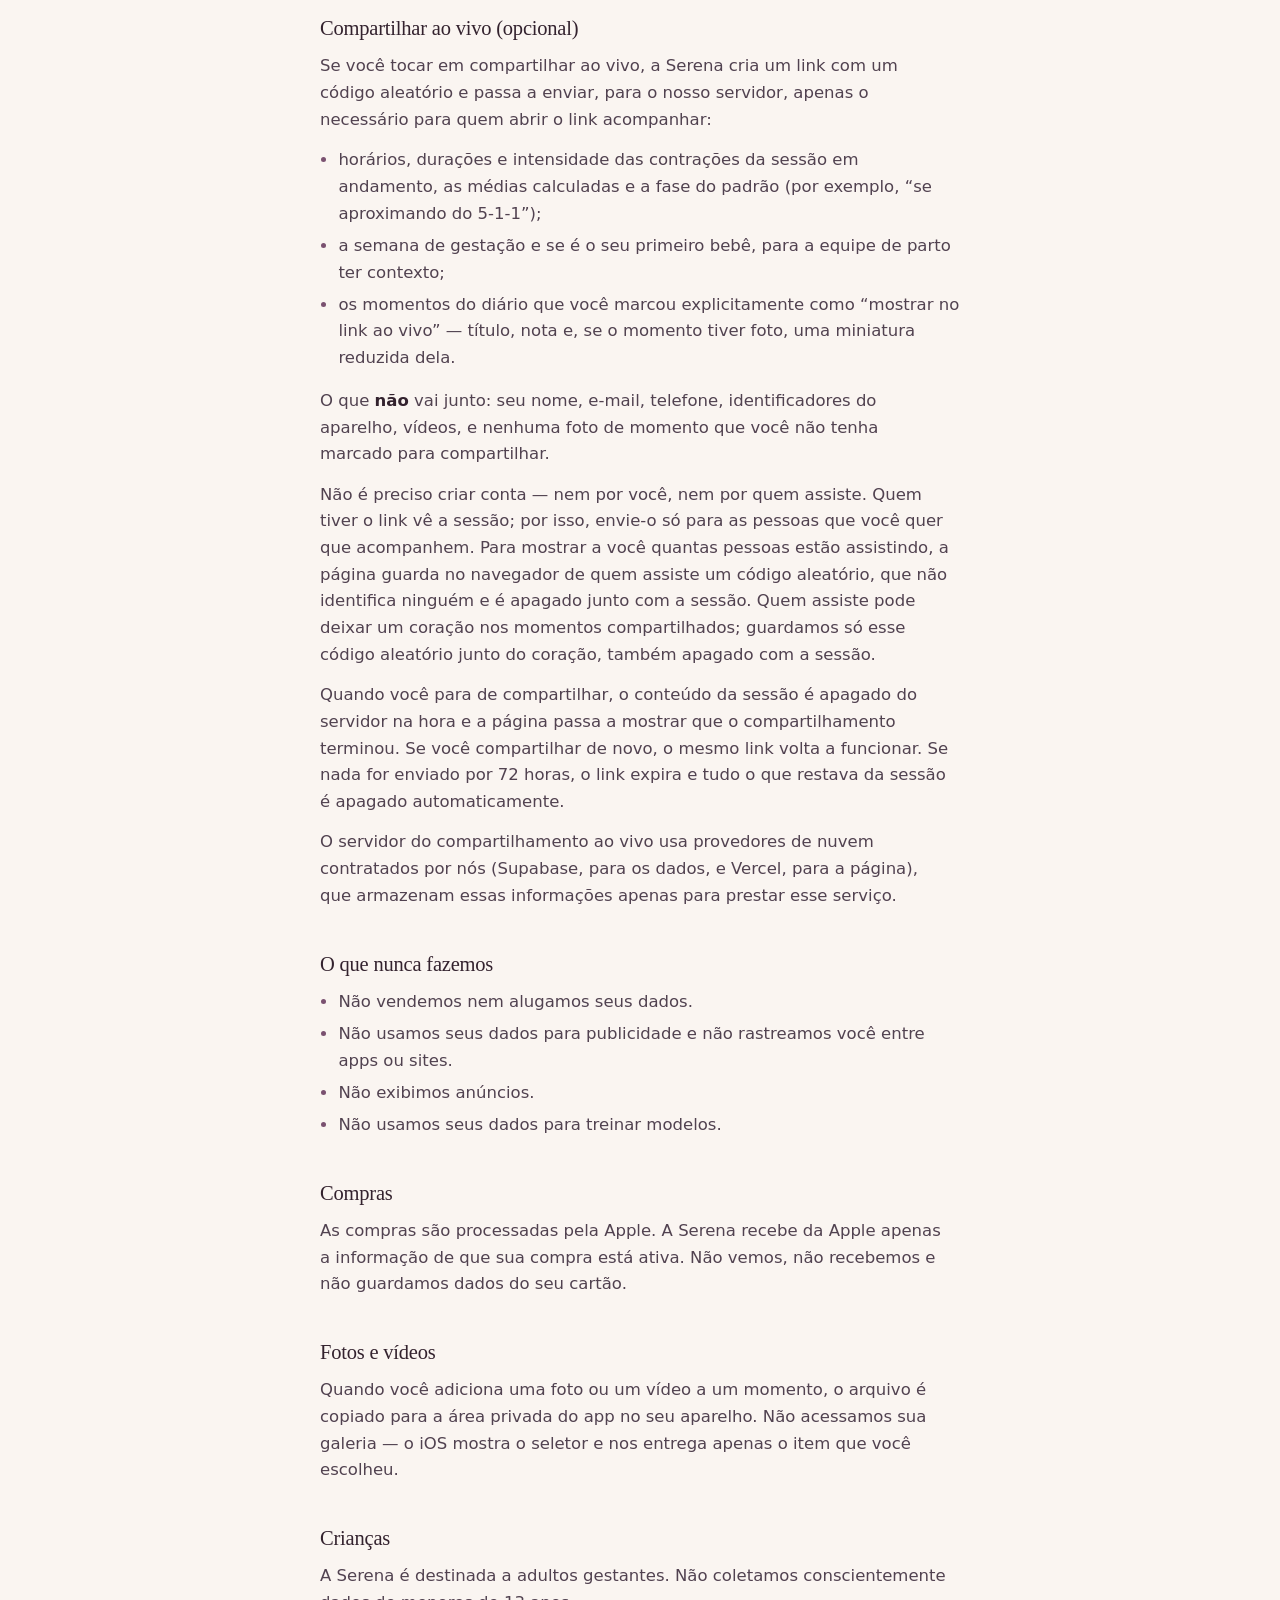
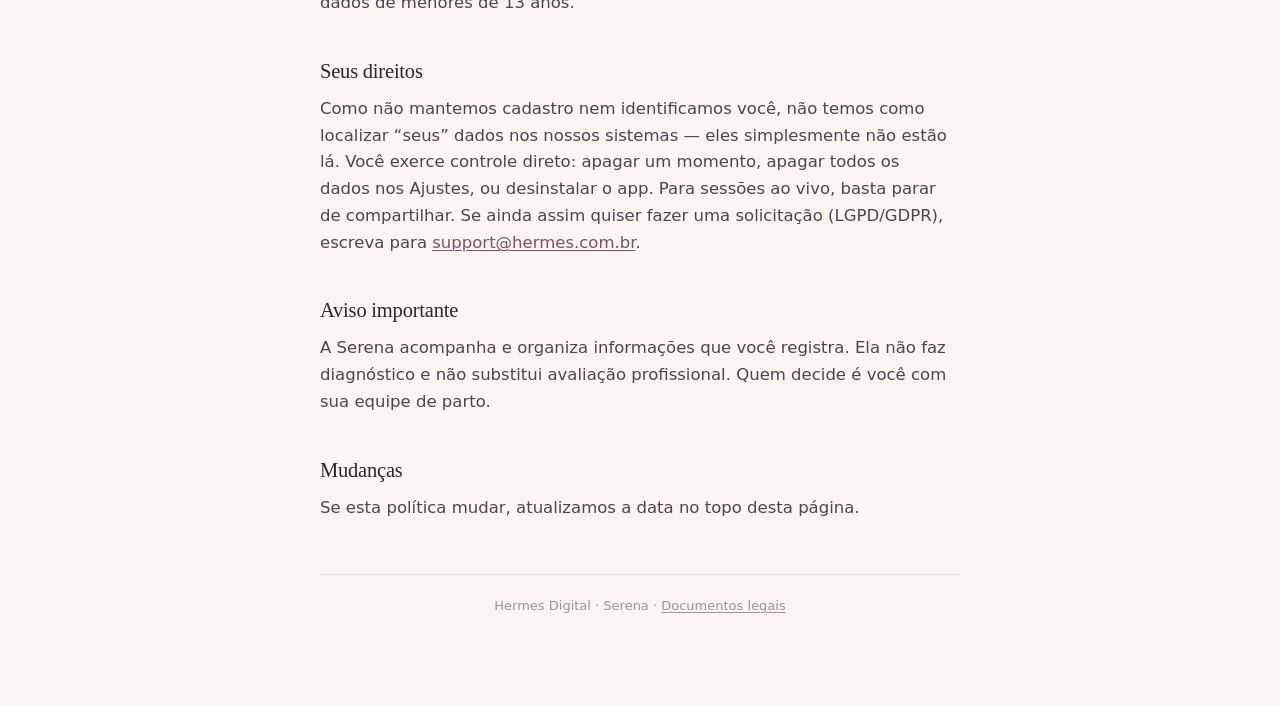
==== commit 79e64a07: "Privacidade: corações da família no link ao vivo Co-Authored-By: Claude Opus 5.5 <noreply@anthropic." ====
--- a/privacy.html
+++ b/privacy.html
@@ -101,7 +101,7 @@
 <header>
 <div class="brand">Serena</div>
 <h1>Política de Privacidade</h1>
-<p class="updated">Última atualização: 29 de setembro de 2026</p>
+<p class="updated">Última atualização: 30 de setembro de 2026</p>
 </header>
 <div class="rule"></div>
 <div class="card">
@@ -140,7 +140,7 @@
 <li>os momentos do diário que você marcou explicitamente como “mostrar no link ao vivo” — título, nota e, se o momento tiver foto, uma miniatura reduzida dela.</li>
 </ul>
 <p>O que <strong>não</strong> vai junto: seu nome, e-mail, telefone, identificadores do aparelho, vídeos, e nenhuma foto de momento que você não tenha marcado para compartilhar.</p>
-<p>Não é preciso criar conta — nem por você, nem por quem assiste. Quem tiver o link vê a sessão; por isso, envie-o só para as pessoas que você quer que acompanhem. Para mostrar a você quantas pessoas estão assistindo, a página guarda no navegador de quem assiste um código aleatório, que não identifica ninguém e é apagado junto com a sessão.</p>
+<p>Não é preciso criar conta — nem por você, nem por quem assiste. Quem tiver o link vê a sessão; por isso, envie-o só para as pessoas que você quer que acompanhem. Para mostrar a você quantas pessoas estão assistindo, a página guarda no navegador de quem assiste um código aleatório, que não identifica ninguém e é apagado junto com a sessão. Quem assiste pode deixar um coração nos momentos compartilhados; guardamos só esse código aleatório junto do coração, também apagado com a sessão.</p>
 <p>Quando você para de compartilhar, o conteúdo da sessão é apagado do servidor na hora e a página passa a mostrar que o compartilhamento terminou. Se você compartilhar de novo, o mesmo link volta a funcionar. Se nada for enviado por 72 horas, o link expira e tudo o que restava da sessão é apagado automaticamente.</p>
 <p>O servidor do compartilhamento ao vivo usa provedores de nuvem contratados por nós (Supabase, para os dados, e Vercel, para a página), que armazenam essas informações apenas para prestar esse serviço.</p>
 
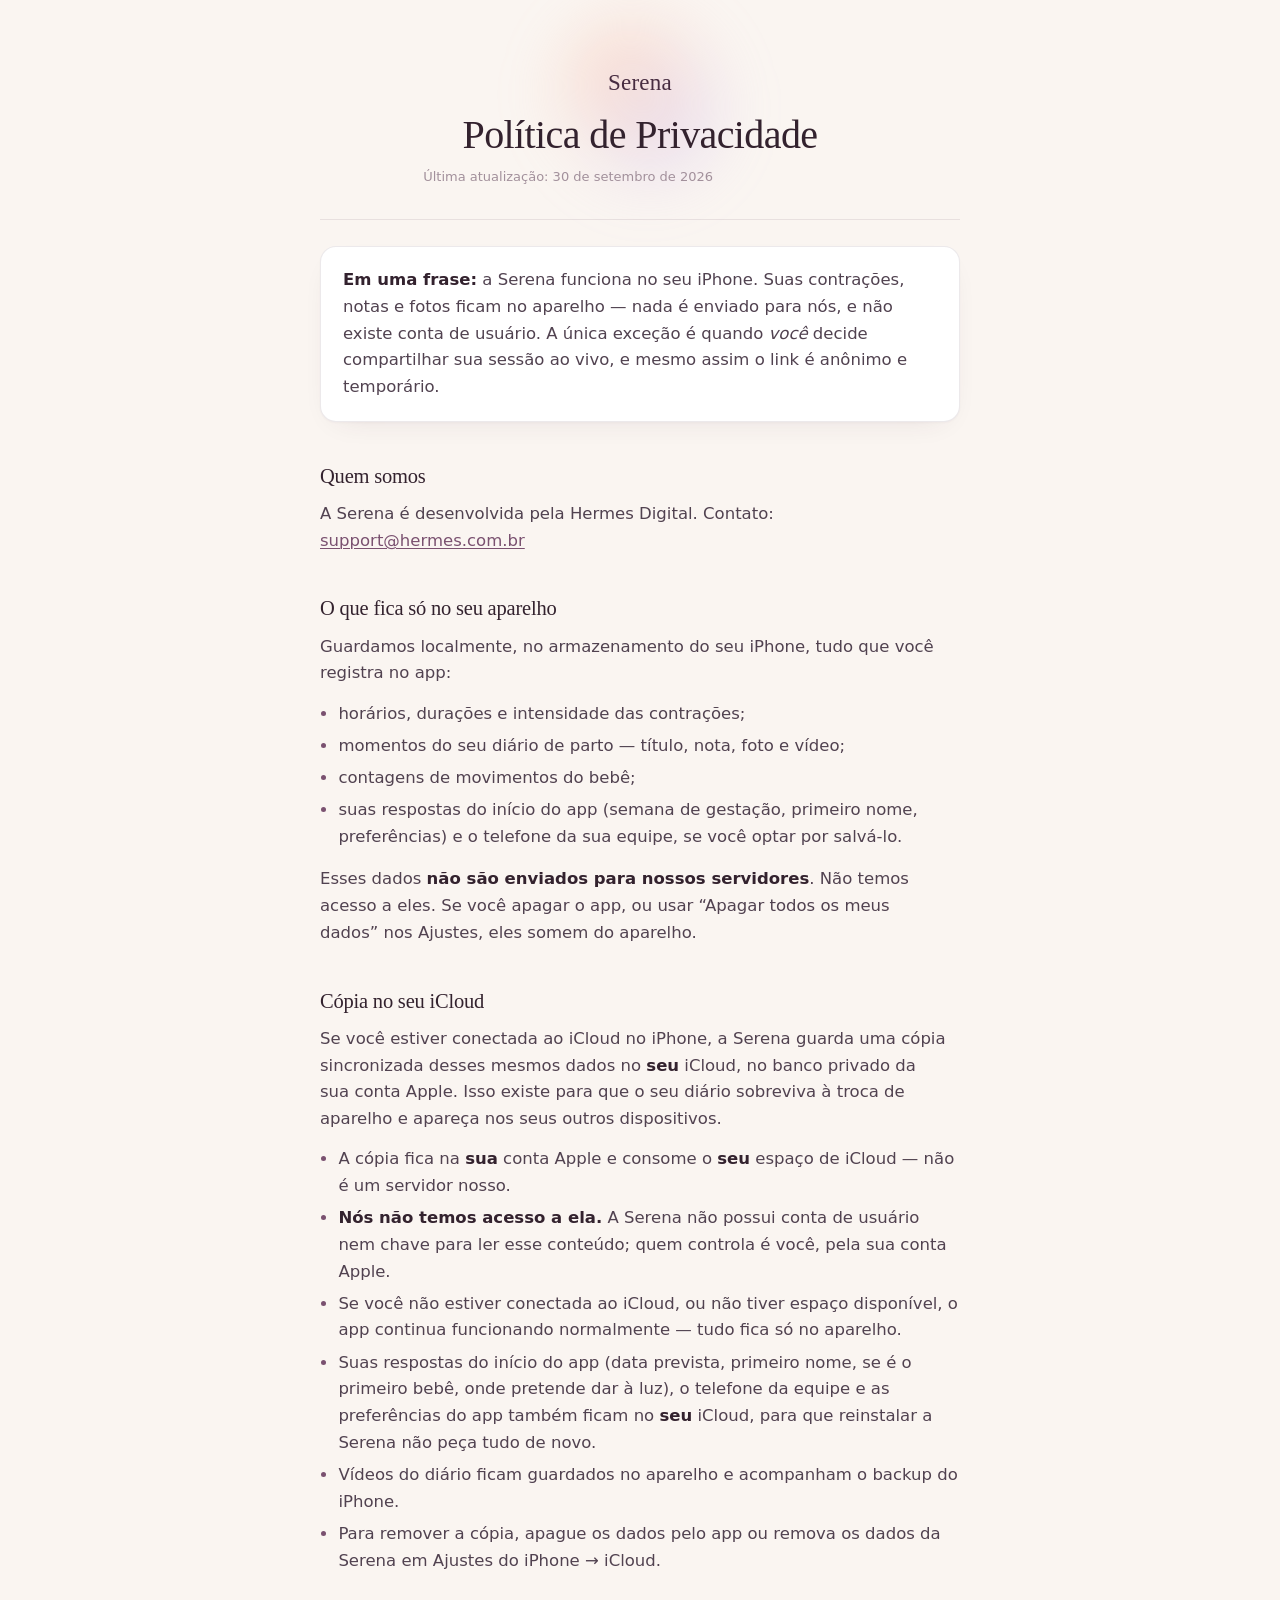
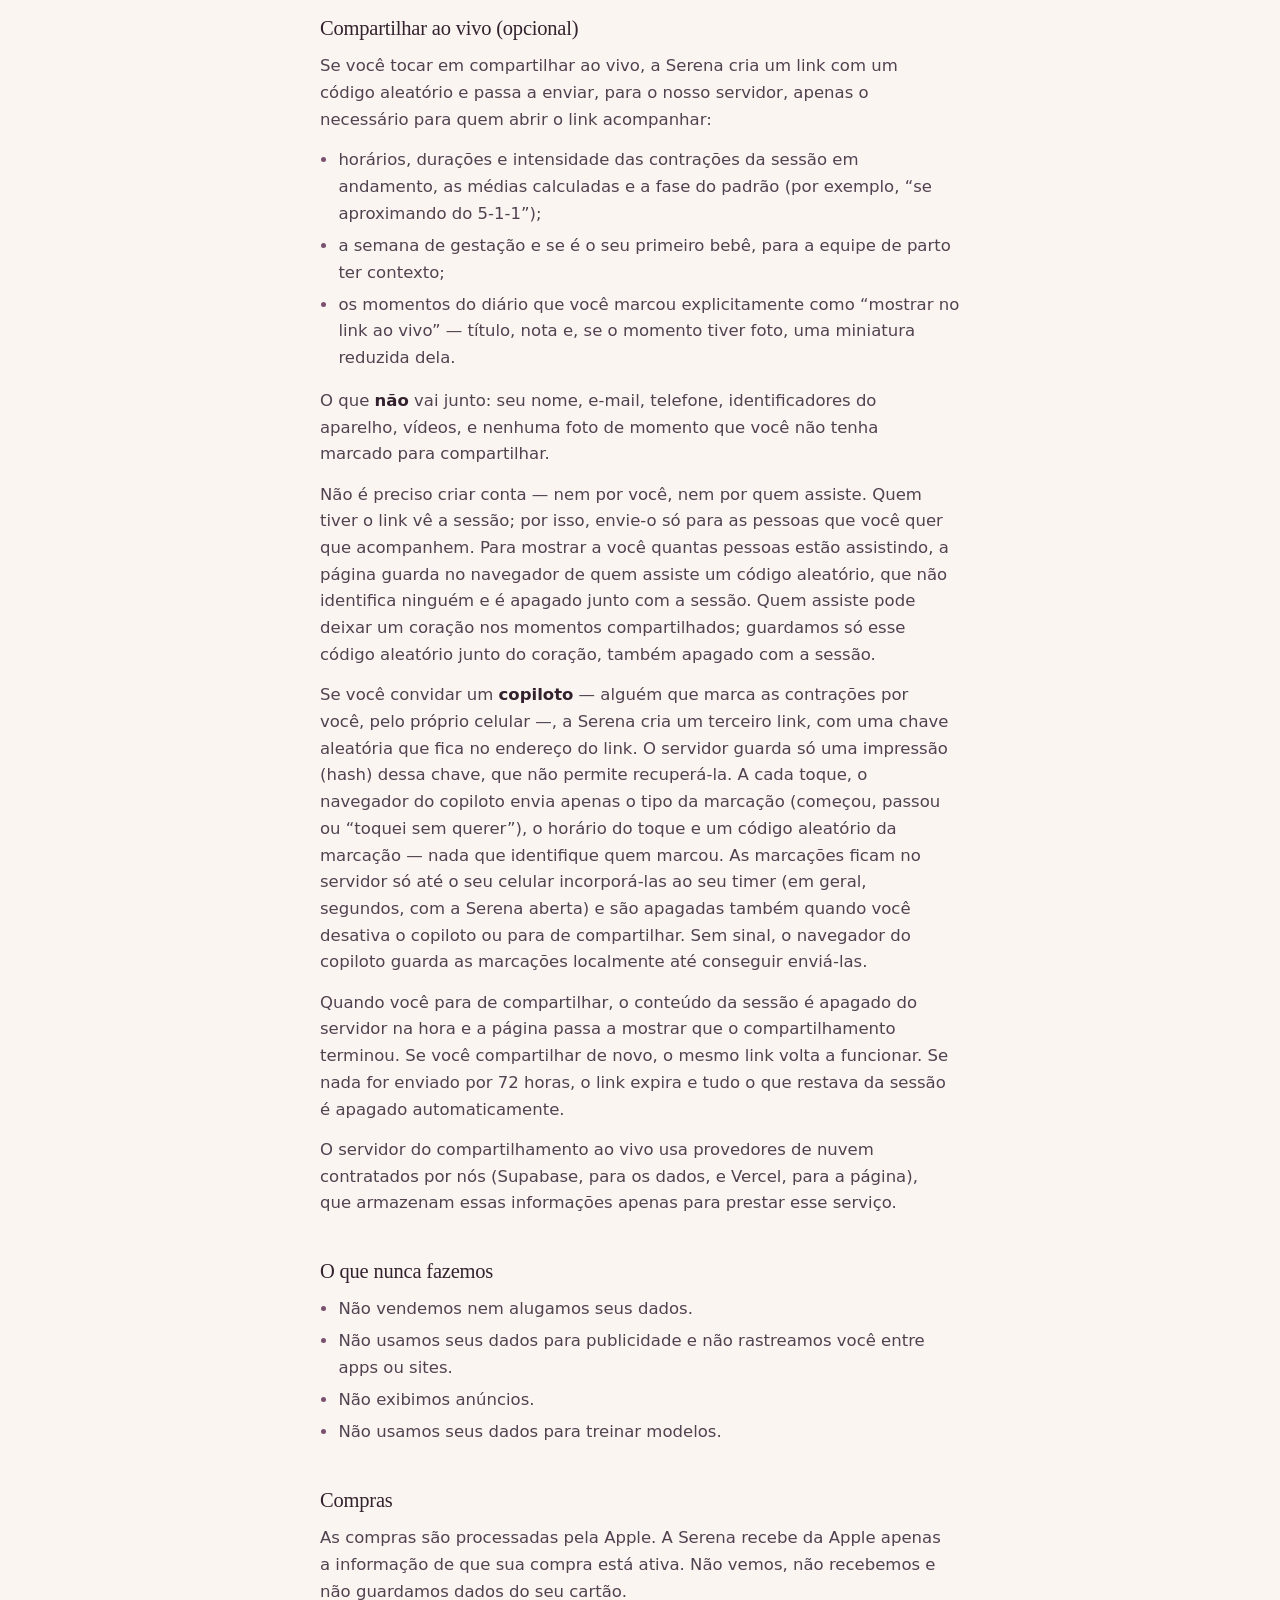
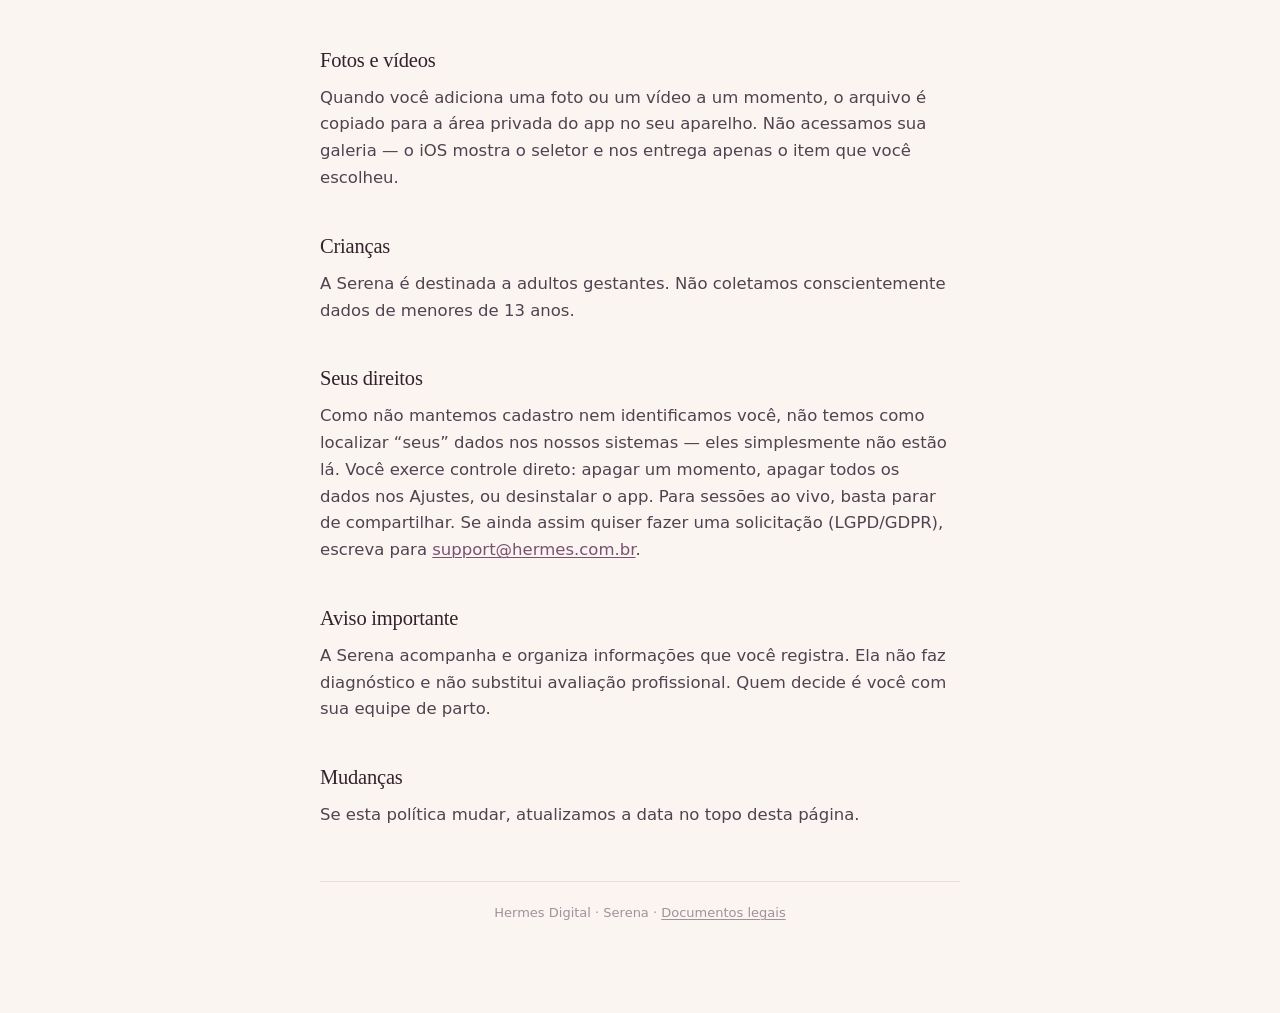
==== commit 5179b9b9: "Privacidade: o que o copiloto do link ao vivo envia e quando apaga Co-Authored-By: Claude Opus 5.5 <" ====
--- a/privacy.html
+++ b/privacy.html
@@ -141,6 +141,7 @@
 </ul>
 <p>O que <strong>não</strong> vai junto: seu nome, e-mail, telefone, identificadores do aparelho, vídeos, e nenhuma foto de momento que você não tenha marcado para compartilhar.</p>
 <p>Não é preciso criar conta — nem por você, nem por quem assiste. Quem tiver o link vê a sessão; por isso, envie-o só para as pessoas que você quer que acompanhem. Para mostrar a você quantas pessoas estão assistindo, a página guarda no navegador de quem assiste um código aleatório, que não identifica ninguém e é apagado junto com a sessão. Quem assiste pode deixar um coração nos momentos compartilhados; guardamos só esse código aleatório junto do coração, também apagado com a sessão.</p>
+<p>Se você convidar um <strong>copiloto</strong> — alguém que marca as contrações por você, pelo próprio celular —, a Serena cria um terceiro link, com uma chave aleatória que fica no endereço do link. O servidor guarda só uma impressão (hash) dessa chave, que não permite recuperá-la. A cada toque, o navegador do copiloto envia apenas o tipo da marcação (começou, passou ou “toquei sem querer”), o horário do toque e um código aleatório da marcação — nada que identifique quem marcou. As marcações ficam no servidor só até o seu celular incorporá-las ao seu timer (em geral, segundos, com a Serena aberta) e são apagadas também quando você desativa o copiloto ou para de compartilhar. Sem sinal, o navegador do copiloto guarda as marcações localmente até conseguir enviá-las.</p>
 <p>Quando você para de compartilhar, o conteúdo da sessão é apagado do servidor na hora e a página passa a mostrar que o compartilhamento terminou. Se você compartilhar de novo, o mesmo link volta a funcionar. Se nada for enviado por 72 horas, o link expira e tudo o que restava da sessão é apagado automaticamente.</p>
 <p>O servidor do compartilhamento ao vivo usa provedores de nuvem contratados por nós (Supabase, para os dados, e Vercel, para a página), que armazenam essas informações apenas para prestar esse serviço.</p>
 
